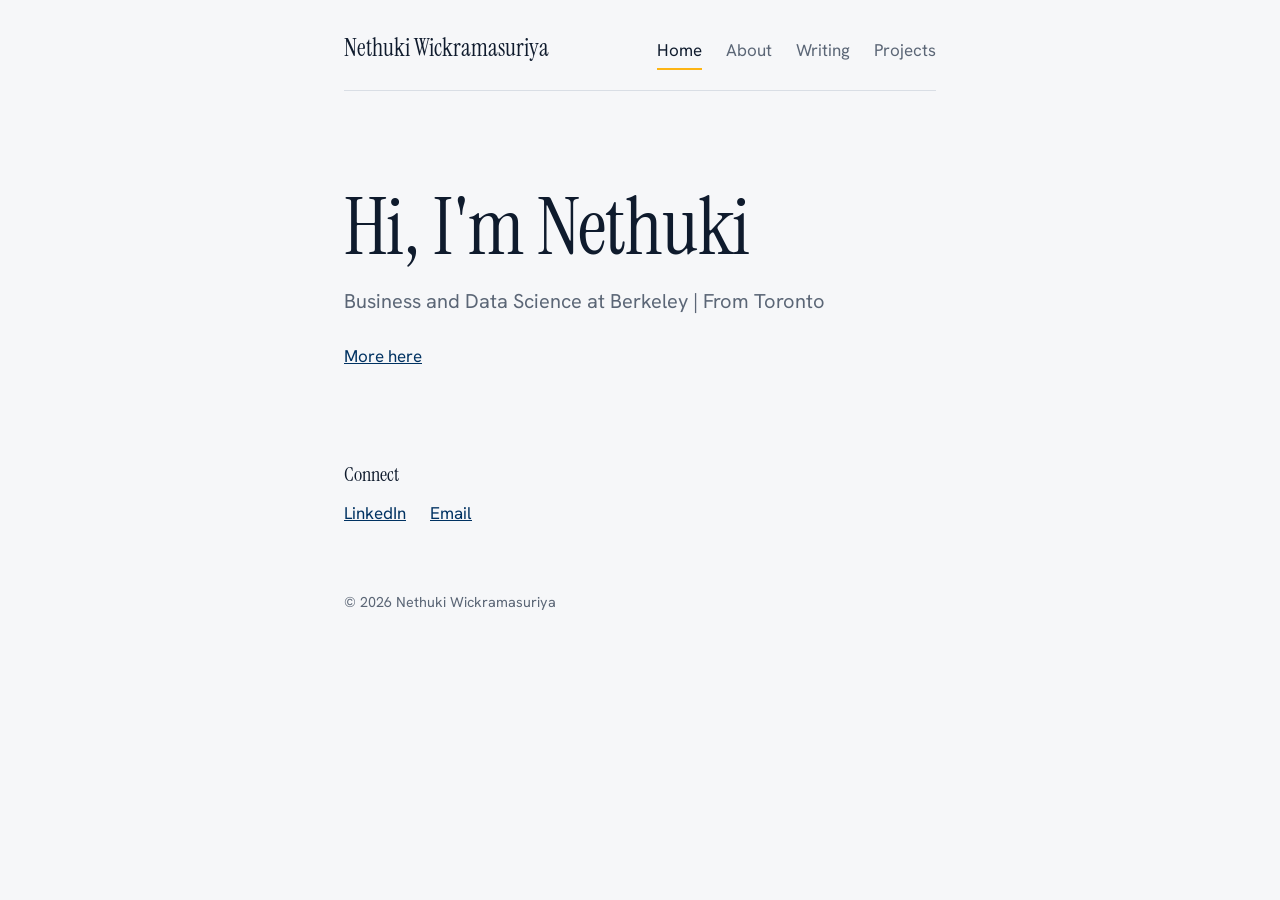
==== index.html @ 746b6ae7 "Add files via upload" ====
<!DOCTYPE html>
<html lang="en">
<head>
<meta charset="utf-8">
<meta name="viewport" content="width=device-width, initial-scale=1">
<title>Nethuki Wickramasuriya | UC Berkeley</title>
<meta name="description" content="Personal website of Nethuki Wickramasuriya, an international student at UC Berkeley studying Business Administration and Data Science.">
<link rel="canonical" href="https://YOUR-USERNAME.github.io/">
<meta property="og:title" content="Nethuki Wickramasuriya | UC Berkeley">
<meta property="og:description" content="Personal website of Nethuki Wickramasuriya, an international student at UC Berkeley studying Business Administration and Data Science.">
<meta property="og:type" content="website">
<meta name="theme-color" content="#003262">
<link rel="preconnect" href="https://fonts.googleapis.com">
<link rel="preconnect" href="https://fonts.gstatic.com" crossorigin>
<link href="https://fonts.googleapis.com/css2?family=Hanken+Grotesk:wght@400;600&family=Instrument+Serif&display=swap" rel="stylesheet">
<link rel="stylesheet" href="styles.css">
<script type="application/ld+json">
{
  "@context": "https://schema.org",
  "@type": "Person",
  "name": "Nethuki Wickramasuriya",
  "url": "https://YOUR-USERNAME.github.io/",
  "alumniOf": {"@type": "CollegeOrUniversity", "name": "University of California, Berkeley"},
  "email": "mailto:nethuki@berkeley.edu",
  "sameAs": ["https://www.linkedin.com/in/YOUR-LINKEDIN"]
}
</script>
</head>
<body>
<div class="wrap">
<header>
<a class="brand" href="index.html">Nethuki Wickramasuriya</a>
<nav aria-label="Main">
<a href="index.html" aria-current="page">Home</a>
<a href="about.html">About</a>
<a href="writing.html">Writing</a>
<a href="projects.html">Projects</a>
</nav>
</header>
<main>
<h1>Hi, I'm Nethuki</h1>
<p class="tagline">Business and Data Science at Berkeley | From Toronto</p>
<a class="more" href="about.html">More here</a>
<section class="connect">
<h2>Connect</h2>
<ul>
<li><a href="https://www.linkedin.com/in/YOUR-LINKEDIN">LinkedIn</a></li>
<li><a href="mailto:nethuki@berkeley.edu">Email</a></li>
</ul>
</section>
</main>
<footer>&copy; 2026 Nethuki Wickramasuriya</footer>
</div>
</body>
</html>
---- styles.css ----
:root{
  --paper:#F6F7F9; --ink:#0F1B2D; --muted:#5B6676; --rule:#D9DEE5;
  --blue:#003262; --gold:#FDB515;
  --serif:"Instrument Serif",Georgia,"Times New Roman",serif;
  --sans:"Hanken Grotesk",system-ui,-apple-system,"Segoe UI",Roboto,sans-serif;
}
@media (prefers-color-scheme:dark){
  :root{--paper:#0E1621; --ink:#EEF1F5; --muted:#9AA6B6; --rule:#243041; --blue:#9CC3F2;}
}
*{box-sizing:border-box}
html{-webkit-text-size-adjust:100%}
body{margin:0;background:var(--paper);color:var(--ink);font-family:var(--sans);font-size:1.0625rem;line-height:1.65}
.wrap{max-width:40rem;margin:0 auto;padding:1.75rem 1.5rem 4rem}
header{display:flex;flex-wrap:wrap;justify-content:space-between;align-items:baseline;gap:.75rem 2rem;padding-bottom:1.25rem;border-bottom:1px solid var(--rule)}
.brand{font-family:var(--serif);font-size:1.5rem;color:var(--ink);text-decoration:none}
nav{display:flex;gap:1.5rem}
nav a{color:var(--muted);text-decoration:none;padding:.25rem 0;border-bottom:2px solid transparent}
nav a:hover{color:var(--ink)}
nav a[aria-current="page"]{color:var(--ink);border-bottom-color:var(--gold)}
a:focus-visible{outline:3px solid var(--gold);outline-offset:3px;border-radius:2px}
h1{font-family:var(--serif);font-weight:400;font-size:clamp(3rem,10vw,5rem);line-height:1.02;letter-spacing:-.01em;margin:clamp(3rem,10vw,6rem) 0 1rem}
h1.page{font-size:clamp(2.25rem,7vw,3.25rem);margin:3rem 0 1.5rem}
h2{font-family:var(--serif);font-weight:400;font-size:1.75rem;margin:2.5rem 0 .75rem}
.tagline{font-size:1.25rem;color:var(--muted);margin:0 0 1.5rem}
p{margin:0 0 1.1rem}
a{color:var(--blue)}
.more{display:inline-block;margin-bottom:3rem}
.connect ul{list-style:none;padding:0;margin:.5rem 0 0;display:flex;flex-wrap:wrap;gap:.5rem 1.5rem}
.connect h2{font-size:1.25rem;margin:2.5rem 0 .25rem}
.entry{padding:1.1rem 0;border-top:1px solid var(--rule)}
.entry:last-of-type{border-bottom:1px solid var(--rule)}
.entry h3{margin:0 0 .15rem;font-size:1.0625rem;font-weight:600}
.entry p{margin:0;color:var(--muted)}
.role{margin:0 0 1rem}
.role strong{display:block;font-weight:600}
.role span{color:var(--muted)}
footer{margin-top:4rem;color:var(--muted);font-size:.9rem}
@media (prefers-reduced-motion:no-preference){
  h1:not(.page){animation:rise .7s ease-out both}
  @keyframes rise{from{opacity:0;transform:translateY(10px)}to{opacity:1;transform:none}}
}
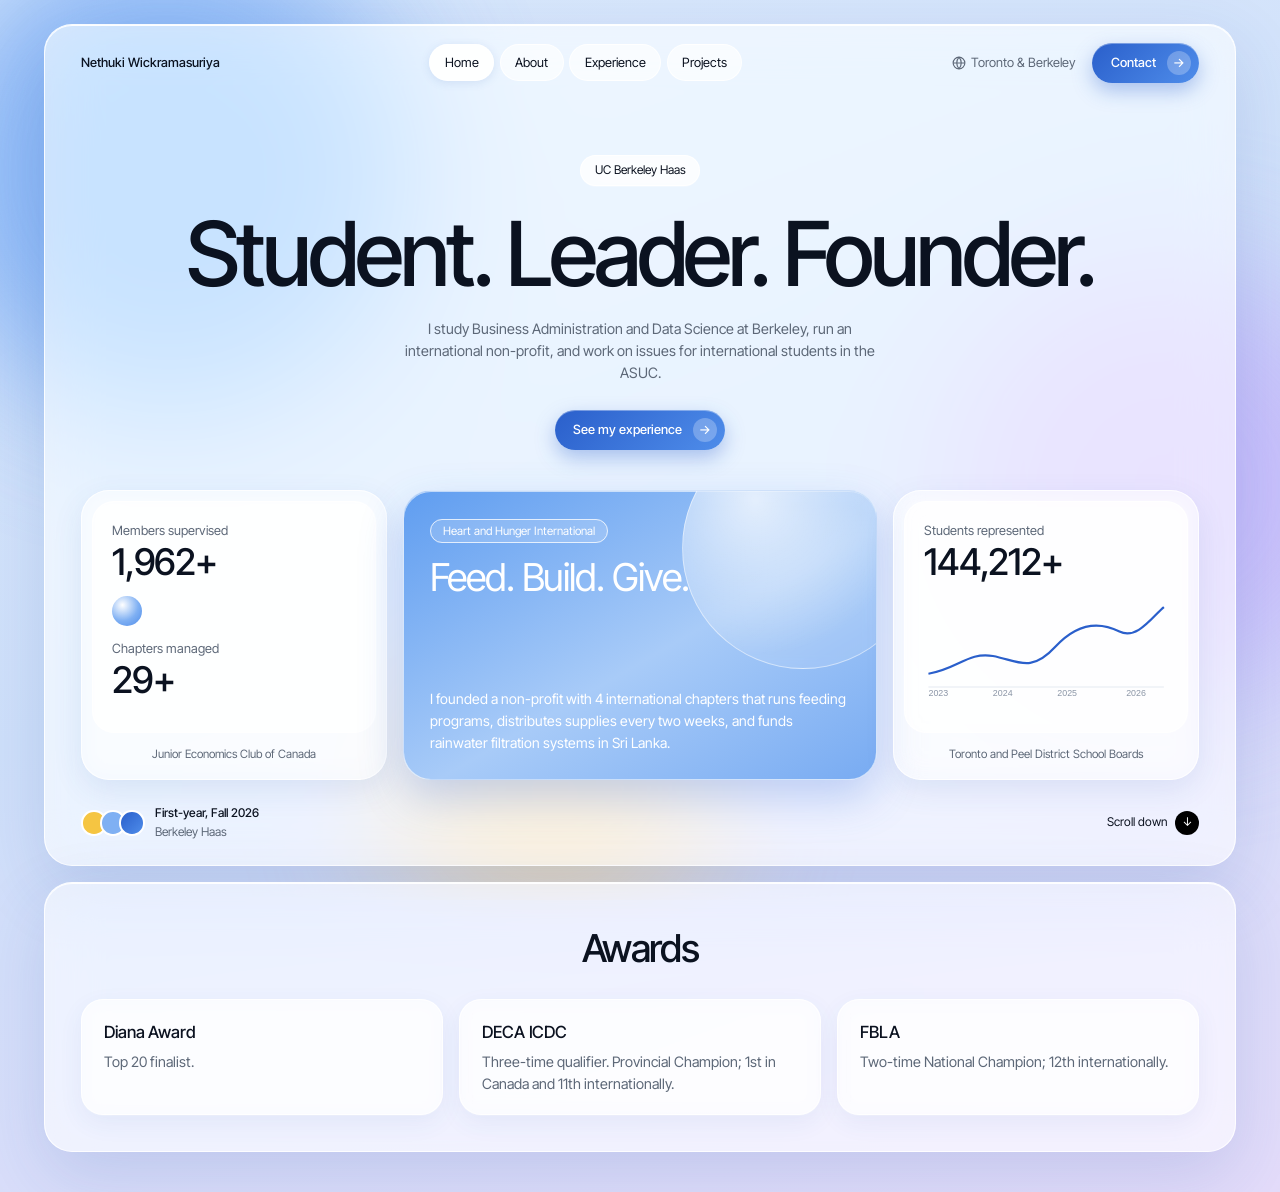
==== commit 14d5b3c0: "Add files via upload" ====
--- a/index.html
+++ b/index.html
@@ -3,53 +3,85 @@
 <head>
 <meta charset="utf-8">
 <meta name="viewport" content="width=device-width, initial-scale=1">
-<title>Nethuki Wickramasuriya | UC Berkeley</title>
-<meta name="description" content="Personal website of Nethuki Wickramasuriya, an international student at UC Berkeley studying Business Administration and Data Science.">
-<link rel="canonical" href="https://YOUR-USERNAME.github.io/">
-<meta property="og:title" content="Nethuki Wickramasuriya | UC Berkeley">
-<meta property="og:description" content="Personal website of Nethuki Wickramasuriya, an international student at UC Berkeley studying Business Administration and Data Science.">
+<title>Nethuki Wickramasuriya | UC Berkeley Haas</title>
+<meta name="description" content="Nethuki Wickramasuriya is a student at UC Berkeley Haas from Toronto, founder of Heart and Hunger International, and an international affairs director in the ASUC.">
+<link rel="canonical" href="https://nethukiw.github.io/">
+<meta property="og:title" content="Nethuki Wickramasuriya | UC Berkeley Haas">
+<meta property="og:description" content="Nethuki Wickramasuriya is a student at UC Berkeley Haas from Toronto, founder of Heart and Hunger International, and an international affairs director in the ASUC.">
 <meta property="og:type" content="website">
-<meta name="theme-color" content="#003262">
 <link rel="preconnect" href="https://fonts.googleapis.com">
 <link rel="preconnect" href="https://fonts.gstatic.com" crossorigin>
-<link href="https://fonts.googleapis.com/css2?family=Hanken+Grotesk:wght@400;600&family=Instrument+Serif&display=swap" rel="stylesheet">
+<link href="https://fonts.googleapis.com/css2?family=Inter+Tight:wght@400;500&display=swap" rel="stylesheet">
 <link rel="stylesheet" href="styles.css">
 <script type="application/ld+json">
-{
-  "@context": "https://schema.org",
-  "@type": "Person",
-  "name": "Nethuki Wickramasuriya",
-  "url": "https://YOUR-USERNAME.github.io/",
-  "alumniOf": {"@type": "CollegeOrUniversity", "name": "University of California, Berkeley"},
-  "email": "mailto:nethuki@berkeley.edu",
-  "sameAs": ["https://www.linkedin.com/in/YOUR-LINKEDIN"]
-}
+{"@context":"https://schema.org","@type":"Person","name":"Nethuki Wickramasuriya","url":"https://nethukiw.github.io/","email":"mailto:nethuki@berkeley.edu","jobTitle":"Founder and CEO, Heart and Hunger International","alumniOf":{"@type":"CollegeOrUniversity","name":"University of California, Berkeley"}}
 </script>
+<script>document.documentElement.classList.add("js")</script>
 </head>
 <body>
-<div class="wrap">
-<header>
+<div class="blobs" aria-hidden="true"><i></i><i></i><i></i></div>
+<div class="frame">
+<div class="panel">
+<div class="bar">
 <a class="brand" href="index.html">Nethuki Wickramasuriya</a>
-<nav aria-label="Main">
+<nav class="nav" aria-label="Main">
 <a href="index.html" aria-current="page">Home</a>
 <a href="about.html">About</a>
-<a href="writing.html">Writing</a>
+<a href="experience.html">Experience</a>
 <a href="projects.html">Projects</a>
 </nav>
-</header>
+<div class="right">
+<span class="loc"><svg width="14" height="14" viewBox="0 0 24 24" fill="none" stroke="currentColor" stroke-width="2" aria-hidden="true"><circle cx="12" cy="12" r="10"/><path d="M2 12h20M12 2a15 15 0 0 1 0 20M12 2a15 15 0 0 0 0 20"/></svg>Toronto &amp; Berkeley</span>
+<a class="btn" href="mailto:nethuki@berkeley.edu">Contact <i>&rarr;</i></a>
+</div>
+</div>
 <main>
-<h1>Hi, I'm Nethuki</h1>
-<p class="tagline">Business and Data Science at Berkeley | From Toronto</p>
-<a class="more" href="about.html">More here</a>
-<section class="connect">
-<h2>Connect</h2>
-<ul>
-<li><a href="https://www.linkedin.com/in/YOUR-LINKEDIN">LinkedIn</a></li>
-<li><a href="mailto:nethuki@berkeley.edu">Email</a></li>
-</ul>
+<section class="hero">
+<span class="tag">UC Berkeley Haas</span>
+<h1>Student. Leader. Founder.</h1>
+<p class="sub">I study Business Administration and Data Science at Berkeley, run an international non-profit, and work on issues for international students in the ASUC.</p>
+<a class="btn" href="experience.html">See my experience <i>&rarr;</i></a>
 </section>
+<section class="cards" aria-label="Highlights">
+<div class="shell">
+<div class="in">
+<div class="k">Members supervised</div>
+<div class="big" data-count="2000" data-suffix="+">2,000+</div>
+<div class="orb" aria-hidden="true"></div>
+<div class="k">Chapters managed</div>
+<div class="big" data-count="30" data-suffix="+">30+</div>
+</div>
+<small>Junior Economics Club of Canada</small>
+</div>
+<article class="feature">
+<div>
+<span class="pill">Heart and Hunger International</span>
+<h2>Feed. Build. Give.</h2>
+</div>
+<p>I founded a non-profit with 4 international chapters that runs feeding programs, distributes supplies every two weeks, and funds rainwater filtration systems in Sri Lanka.</p>
+</article>
+<div class="shell">
+<div class="in">
+<div class="k">Students represented</div>
+<div class="big" data-count="147000" data-suffix="+">147,000+</div>
+<svg viewBox="0 0 220 90" width="100%" aria-hidden="true" style="margin-top:.8rem"><path class="draw" pathLength="1" d="M4 70 C30 66 40 50 62 54 S96 70 118 46 S160 24 176 32 S206 18 216 10" fill="none" stroke="#2a5fcb" stroke-width="2"/><path d="M4 82h212" stroke="#e4e9f1"/><g fill="#8a95a6" font-size="8" font-family="sans-serif"><text x="4" y="90">2023</text><text x="62" y="90">2024</text><text x="120" y="90">2025</text><text x="182" y="90">2026</text></g></svg>
+</div>
+<small>Toronto and Peel District School Boards</small>
+</div>
+</section>
+<div class="foot">
+<div class="dots"><span aria-hidden="true"><i></i><i></i><i></i></span><div><b>First-year, Fall 2026</b><br>Berkeley Haas</div></div>
+<a class="down" href="#highlights">Scroll down <i>&darr;</i></a>
+</div>
 </main>
-<footer>&copy; 2026 Nethuki Wickramasuriya</footer>
 </div>
-</body>
-</html>
+<section class="panel sec" id="highlights">
+<h2 class="t">Awards</h2>
+<div class="grid3">
+<div class="item reveal"><h3>Diana Award</h3><p>Top 20 finalist.</p></div>
+<div class="item reveal"><h3>DECA ICDC</h3><p>Three-time qualifier. Provincial Champion; 1st in Canada and 11th internationally.</p></div>
+<div class="item reveal"><h3>FBLA</h3><p>Two-time National Champion; 12th internationally.</p></div>
+</div>
+</section>
+</div><script src="script.js" defer></script>
+</body></html>
--- a/styles.css
+++ b/styles.css
@@ -1,41 +1,115 @@
-:root{
-  --paper:#F6F7F9; --ink:#0F1B2D; --muted:#5B6676; --rule:#D9DEE5;
-  --blue:#003262; --gold:#FDB515;
-  --serif:"Instrument Serif",Georgia,"Times New Roman",serif;
-  --sans:"Hanken Grotesk",system-ui,-apple-system,"Segoe UI",Roboto,sans-serif;
+:root{--ink:#0b1220;--muted:#5d6878;--sky:#d3e4fb;--mist:#f3f6fb;--line:#e4e9f1;--grad:linear-gradient(135deg,#2a5fcb,#4f8dea);--card:linear-gradient(150deg,#5f9df0 0%,#a8cbf8 55%,#78abf2 100%);--f:"Inter Tight",system-ui,-apple-system,"Segoe UI",Roboto,sans-serif}
+*{box-sizing:border-box}
+body{margin:0;background:var(--sky);color:var(--ink);font-family:var(--f);font-size:16px;line-height:1.55}
+a{color:inherit}
+a:focus-visible{outline:3px solid #2a5fcb;outline-offset:3px}
+.frame{max-width:1240px;margin:0 auto;padding:clamp(.5rem,2vw,1.5rem)}
+.panel{background:#fff;border-radius:28px;padding:1.1rem clamp(1rem,3vw,2.25rem) 1.5rem;margin-bottom:1rem}
+.bar{display:flex;align-items:center;justify-content:space-between;gap:.75rem 1rem;flex-wrap:wrap;font-size:.8rem}
+.brand{font-weight:500;text-decoration:none}
+.nav{display:flex;gap:.35rem;flex-wrap:wrap}
+.nav a{padding:.45rem .9rem;border-radius:999px;background:var(--mist);text-decoration:none}
+.nav a[aria-current=page]{background:#dfe9f8}
+.right{display:flex;align-items:center;gap:1rem}
+.loc{display:flex;align-items:center;gap:.35rem;color:var(--muted)}
+.btn{display:inline-flex;align-items:center;gap:.7rem;background:var(--grad);color:#fff;text-decoration:none;border-radius:999px;padding:.5rem .5rem .5rem 1.15rem;font-weight:500;font-size:.8rem}
+.btn i{display:grid;place-items:center;width:1.5rem;height:1.5rem;border-radius:50%;background:rgba(255,255,255,.25);font-style:normal}
+.hero{text-align:center;padding:clamp(2.5rem,7vw,4.5rem) 0 2.5rem}
+.tag{display:inline-block;background:var(--mist);border-radius:999px;padding:.35rem .85rem;font-size:.75rem;margin-bottom:1.4rem}
+h1{font-weight:500;font-size:clamp(2.5rem,8.2vw,5.6rem);letter-spacing:-.045em;line-height:1;margin:0 0 1.2rem}
+h1.sm{font-size:clamp(2.2rem,6vw,3.6rem)}
+.sub{max-width:31rem;margin:0 auto 1.6rem;color:var(--muted);font-size:.9rem}
+.cards{display:grid;grid-template-columns:1fr 1.55fr 1fr;gap:1rem}
+.shell{background:var(--mist);border-radius:28px;padding:.6rem;display:flex;flex-direction:column;gap:.5rem}
+.in{background:#fff;border-radius:22px;padding:1.2rem;flex:1}
+.shell small{display:block;text-align:center;color:var(--muted);font-size:.72rem;padding:.35rem}
+.k{font-size:.8rem;color:var(--muted)}
+.big{font-size:clamp(1.8rem,3.2vw,2.3rem);letter-spacing:-.03em;font-weight:500;line-height:1.15}
+.orb{width:1.9rem;height:1.9rem;border-radius:50%;background:radial-gradient(circle at 35% 30%,#fff,#7fb0f3 55%,#4d8be9);margin:.8rem 0}
+.feature{border-radius:28px;background:var(--card);color:#fff;padding:1.6rem;display:flex;flex-direction:column;justify-content:space-between;gap:2.5rem;min-height:290px}
+.feature h2{font-weight:400;font-size:clamp(1.7rem,3.2vw,2.4rem);letter-spacing:-.03em;margin:.9rem 0 0;line-height:1.1}
+.feature p{font-size:.88rem;margin:0;max-width:32rem}
+.pill{align-self:flex-start;border:1px solid rgba(255,255,255,.75);border-radius:999px;padding:.25rem .75rem;font-size:.72rem}
+.foot{display:flex;justify-content:space-between;align-items:center;gap:1rem;margin-top:1.5rem;font-size:.75rem;color:var(--muted)}
+.foot b{font-weight:500;color:var(--ink)}
+.dots{display:flex;align-items:center;gap:.6rem}
+.dots span{display:flex}
+.dots span i{width:1.6rem;height:1.6rem;border-radius:50%;border:2px solid #fff;margin-left:-.4rem;background:var(--grad)}
+.dots span i:first-child{margin-left:0;background:#f5c542}
+.dots span i:nth-child(2){background:#7fb0f3}
+.down{display:flex;align-items:center;gap:.5rem;text-decoration:none;color:var(--ink)}
+.down i{display:grid;place-items:center;width:1.5rem;height:1.5rem;border-radius:50%;background:#000;color:#fff;font-style:normal}
+.sec{padding-top:2.25rem;padding-bottom:2.25rem}
+.sec h2.t{font-weight:500;font-size:clamp(1.6rem,4vw,2.4rem);letter-spacing:-.035em;margin:0 0 1.25rem;text-align:center}
+.grid3{display:grid;grid-template-columns:repeat(3,1fr);gap:1rem}
+.grid2{display:grid;grid-template-columns:repeat(2,1fr);gap:1rem}
+.item{background:var(--mist);border-radius:22px;padding:1.2rem 1.4rem}
+.item h3{margin:0 0 .15rem;font-size:1.05rem;font-weight:500;letter-spacing:-.01em}
+.item p{margin:.35rem 0 0;color:var(--muted);font-size:.9rem}
+.item ul{margin:.6rem 0 0;padding-left:1.1rem;color:var(--muted);font-size:.9rem}
+.item li{margin-bottom:.3rem}
+.col{max-width:46rem;margin:0 auto}
+.col .item{margin-bottom:.75rem}
+.col h2{font-weight:500;font-size:1.4rem;letter-spacing:-.02em;margin:2rem 0 .8rem}
+.col p{color:var(--muted)}
+@media (max-width:860px){.cards,.grid3,.grid2{grid-template-columns:1fr}.bar{justify-content:center}.loc{display:none}}
+
+/* ---- glass ---- */
+body{background:linear-gradient(160deg,#dbe9fc 0%,#cfe0fa 45%,#e4dcfa 100%);min-height:100vh}
+.blobs{position:fixed;inset:0;overflow:hidden;z-index:0;pointer-events:none}
+.blobs i{position:absolute;border-radius:50%;filter:blur(70px);opacity:.75}
+.blobs i:nth-child(1){width:38vw;height:38vw;min-width:260px;min-height:260px;background:#6fa6f4;top:-8%;left:-6%}
+.blobs i:nth-child(2){width:34vw;height:34vw;min-width:240px;min-height:240px;background:#c3b2fb;top:30%;right:-8%}
+.blobs i:nth-child(3){width:26vw;height:26vw;min-width:200px;min-height:200px;background:#ffd98a;bottom:-6%;left:30%;opacity:.55}
+.frame{position:relative;z-index:1}
+.panel{background:rgba(255,255,255,.6);border:1px solid rgba(255,255,255,.85);box-shadow:0 24px 70px rgba(40,80,170,.16),inset 0 1px 0 rgba(255,255,255,.95)}
+.nav a{background:rgba(255,255,255,.65);border:1px solid rgba(255,255,255,.9);transition:background .25s,transform .25s}
+.nav a:hover{background:#fff;transform:translateY(-1px)}
+.nav a[aria-current=page]{background:rgba(255,255,255,.95);box-shadow:0 2px 10px rgba(40,80,170,.12)}
+.tag{background:rgba(255,255,255,.7);border:1px solid rgba(255,255,255,.9)}
+.shell{background:rgba(255,255,255,.35);border:1px solid rgba(255,255,255,.8);box-shadow:0 10px 30px rgba(40,80,170,.1)}
+.in{background:rgba(255,255,255,.7);border:1px solid rgba(255,255,255,.9)}
+.item{background:rgba(255,255,255,.55);border:1px solid rgba(255,255,255,.85);box-shadow:0 8px 24px rgba(40,80,170,.07)}
+.feature{position:relative;overflow:hidden;border:1px solid rgba(255,255,255,.6);box-shadow:0 18px 44px rgba(60,110,220,.28),inset 0 1px 0 rgba(255,255,255,.6)}
+.feature::before{content:"";position:absolute;width:15rem;height:15rem;border-radius:50%;right:-3rem;top:-4rem;background:radial-gradient(circle at 30% 30%,rgba(255,255,255,.75),rgba(255,255,255,.12) 65%);border:1px solid rgba(255,255,255,.5)}
+.feature>*{position:relative}
+.pill{background:rgba(255,255,255,.18)}
+@supports (backdrop-filter:blur(1px)) or (-webkit-backdrop-filter:blur(1px)){
+.panel{-webkit-backdrop-filter:blur(26px) saturate(1.5);backdrop-filter:blur(26px) saturate(1.5)}
+.shell,.item,.nav a,.tag{-webkit-backdrop-filter:blur(14px);backdrop-filter:blur(14px)}
+.in{-webkit-backdrop-filter:blur(10px);backdrop-filter:blur(10px)}
+.feature::before{-webkit-backdrop-filter:blur(6px);backdrop-filter:blur(6px)}
 }
-@media (prefers-color-scheme:dark){
-  :root{--paper:#0E1621; --ink:#EEF1F5; --muted:#9AA6B6; --rule:#243041; --blue:#9CC3F2;}
+.btn{position:relative;overflow:hidden;box-shadow:0 8px 20px rgba(42,95,203,.35),inset 0 1px 0 rgba(255,255,255,.35)}
+.btn i{transition:transform .3s}
+.btn:hover i{transform:translateX(3px)}
+
+/* ---- motion ---- */
+@media (prefers-reduced-motion:no-preference){
+@keyframes rise{from{opacity:0;transform:translateY(18px)}to{opacity:1;transform:none}}
+@keyframes drift1{to{transform:translate(8vw,6vh) scale(1.15)}}
+@keyframes drift2{to{transform:translate(-9vw,8vh) scale(.9)}}
+@keyframes drift3{to{transform:translate(7vw,-8vh) scale(1.2)}}
+@keyframes bob{0%,100%{transform:translateY(0)}50%{transform:translateY(-8px)}}
+@keyframes draw{to{stroke-dashoffset:0}}
+@keyframes sheen{from{transform:translateX(-120%) skewX(-20deg)}to{transform:translateX(260%) skewX(-20deg)}}
+.blobs i:nth-child(1){animation:drift1 18s ease-in-out infinite alternate}
+.blobs i:nth-child(2){animation:drift2 22s ease-in-out infinite alternate}
+.blobs i:nth-child(3){animation:drift3 20s ease-in-out infinite alternate}
+.bar{animation:rise .6s ease-out both}
+.hero>*{animation:rise .8s cubic-bezier(.2,.7,.2,1) both}
+.hero>:nth-child(1){animation-delay:.1s}.hero>:nth-child(2){animation-delay:.2s}.hero>:nth-child(3){animation-delay:.32s}.hero>:nth-child(4){animation-delay:.44s}
+.cards>*{animation:rise .8s cubic-bezier(.2,.7,.2,1) both}
+.cards>:nth-child(1){animation-delay:.55s}.cards>:nth-child(2){animation-delay:.7s}.cards>:nth-child(3){animation-delay:.85s}
+.foot{animation:rise .8s ease-out 1s both}
+.orb{animation:bob 4s ease-in-out infinite}
+.feature::before{animation:bob 7s ease-in-out infinite}
+.draw{stroke-dasharray:1;stroke-dashoffset:1;animation:draw 2s ease-out 1.1s forwards}
+.btn::after{content:"";position:absolute;top:0;bottom:0;left:0;width:40%;background:linear-gradient(90deg,transparent,rgba(255,255,255,.45),transparent);transform:translateX(-120%) skewX(-20deg)}
+.btn:hover::after{animation:sheen .8s ease-out}
+.shell,.item,.feature{transition:transform .35s cubic-bezier(.2,.7,.2,1),box-shadow .35s}
+.shell:hover,.item:hover,.feature:hover{transform:translateY(-5px);box-shadow:0 20px 44px rgba(40,80,170,.2)}
+.js .reveal{opacity:0;transform:translateY(22px);transition:opacity .7s ease-out,transform .7s cubic-bezier(.2,.7,.2,1)}
+.js .reveal.in{opacity:1;transform:none}
+.js .reveal.in:hover{transform:translateY(-5px)}
 }
-*{box-sizing:border-box}
-html{-webkit-text-size-adjust:100%}
-body{margin:0;background:var(--paper);color:var(--ink);font-family:var(--sans);font-size:1.0625rem;line-height:1.65}
-.wrap{max-width:40rem;margin:0 auto;padding:1.75rem 1.5rem 4rem}
-header{display:flex;flex-wrap:wrap;justify-content:space-between;align-items:baseline;gap:.75rem 2rem;padding-bottom:1.25rem;border-bottom:1px solid var(--rule)}
-.brand{font-family:var(--serif);font-size:1.5rem;color:var(--ink);text-decoration:none}
-nav{display:flex;gap:1.5rem}
-nav a{color:var(--muted);text-decoration:none;padding:.25rem 0;border-bottom:2px solid transparent}
-nav a:hover{color:var(--ink)}
-nav a[aria-current="page"]{color:var(--ink);border-bottom-color:var(--gold)}
-a:focus-visible{outline:3px solid var(--gold);outline-offset:3px;border-radius:2px}
-h1{font-family:var(--serif);font-weight:400;font-size:clamp(3rem,10vw,5rem);line-height:1.02;letter-spacing:-.01em;margin:clamp(3rem,10vw,6rem) 0 1rem}
-h1.page{font-size:clamp(2.25rem,7vw,3.25rem);margin:3rem 0 1.5rem}
-h2{font-family:var(--serif);font-weight:400;font-size:1.75rem;margin:2.5rem 0 .75rem}
-.tagline{font-size:1.25rem;color:var(--muted);margin:0 0 1.5rem}
-p{margin:0 0 1.1rem}
-a{color:var(--blue)}
-.more{display:inline-block;margin-bottom:3rem}
-.connect ul{list-style:none;padding:0;margin:.5rem 0 0;display:flex;flex-wrap:wrap;gap:.5rem 1.5rem}
-.connect h2{font-size:1.25rem;margin:2.5rem 0 .25rem}
-.entry{padding:1.1rem 0;border-top:1px solid var(--rule)}
-.entry:last-of-type{border-bottom:1px solid var(--rule)}
-.entry h3{margin:0 0 .15rem;font-size:1.0625rem;font-weight:600}
-.entry p{margin:0;color:var(--muted)}
-.role{margin:0 0 1rem}
-.role strong{display:block;font-weight:600}
-.role span{color:var(--muted)}
-footer{margin-top:4rem;color:var(--muted);font-size:.9rem}
-@media (prefers-reduced-motion:no-preference){
-  h1:not(.page){animation:rise .7s ease-out both}
-  @keyframes rise{from{opacity:0;transform:translateY(10px)}to{opacity:1;transform:none}}
-}
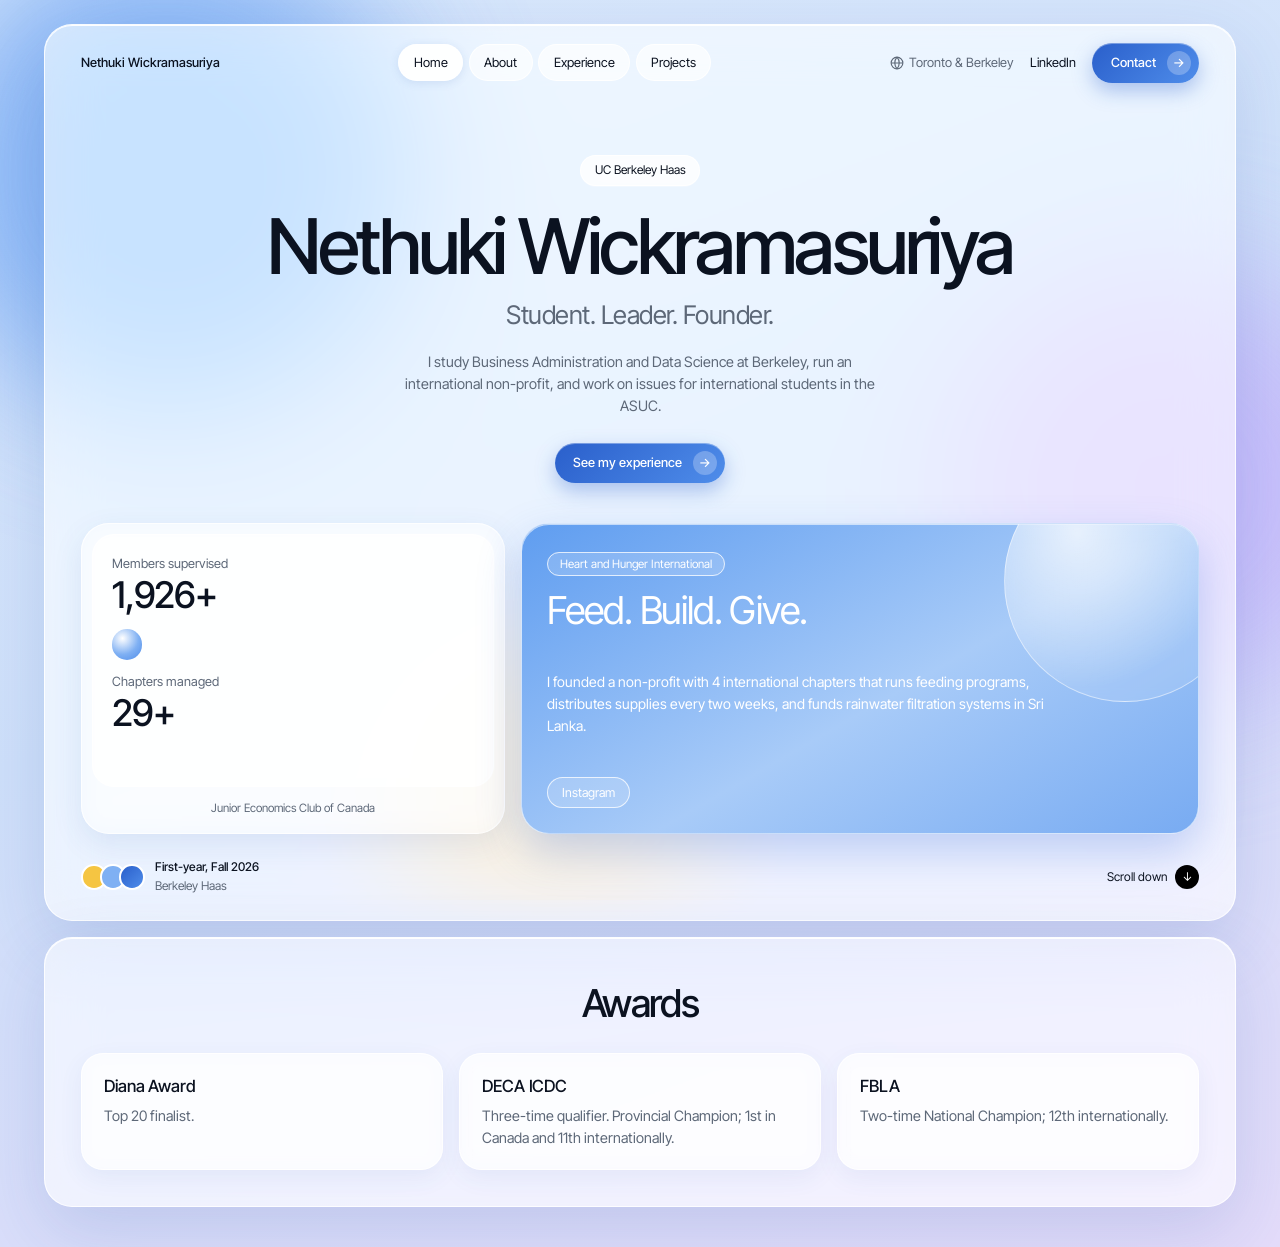
==== commit 602a7e24: "Add files via upload" ====
--- a/index.html
+++ b/index.html
@@ -14,7 +14,7 @@
 <link href="https://fonts.googleapis.com/css2?family=Inter+Tight:wght@400;500&display=swap" rel="stylesheet">
 <link rel="stylesheet" href="styles.css">
 <script type="application/ld+json">
-{"@context":"https://schema.org","@type":"Person","name":"Nethuki Wickramasuriya","url":"https://nethukiw.github.io/","email":"mailto:nethuki@berkeley.edu","jobTitle":"Founder and CEO, Heart and Hunger International","alumniOf":{"@type":"CollegeOrUniversity","name":"University of California, Berkeley"}}
+{"@context":"https://schema.org","@type":"Person","name":"Nethuki Wickramasuriya","url":"https://nethukiw.github.io/","email":"mailto:nethuki@berkeley.edu","sameAs":["https://www.linkedin.com/in/nethuki-wickramasuriya-935b712aa/"],"jobTitle":"Founder and CEO, Heart and Hunger International","alumniOf":{"@type":"CollegeOrUniversity","name":"University of California, Berkeley"}}
 </script>
 <script>document.documentElement.classList.add("js")</script>
 </head>
@@ -32,13 +32,15 @@
 </nav>
 <div class="right">
 <span class="loc"><svg width="14" height="14" viewBox="0 0 24 24" fill="none" stroke="currentColor" stroke-width="2" aria-hidden="true"><circle cx="12" cy="12" r="10"/><path d="M2 12h20M12 2a15 15 0 0 1 0 20M12 2a15 15 0 0 0 0 20"/></svg>Toronto &amp; Berkeley</span>
+<a class="li" href="https://www.linkedin.com/in/nethuki-wickramasuriya-935b712aa/" target="_blank" rel="noopener">LinkedIn</a>
 <a class="btn" href="mailto:nethuki@berkeley.edu">Contact <i>&rarr;</i></a>
 </div>
 </div>
 <main>
 <section class="hero">
 <span class="tag">UC Berkeley Haas</span>
-<h1>Student. Leader. Founder.</h1>
+<h1 class="name">Nethuki Wickramasuriya</h1>
+<p class="roles">Student. Leader. Founder.</p>
 <p class="sub">I study Business Administration and Data Science at Berkeley, run an international non-profit, and work on issues for international students in the ASUC.</p>
 <a class="btn" href="experience.html">See my experience <i>&rarr;</i></a>
 </section>
@@ -59,15 +61,8 @@
 <h2>Feed. Build. Give.</h2>
 </div>
 <p>I founded a non-profit with 4 international chapters that runs feeding programs, distributes supplies every two weeks, and funds rainwater filtration systems in Sri Lanka.</p>
+<div class="links"><a href="https://www.instagram.com/heartandhunger/" target="_blank" rel="noopener">Instagram</a></div>
 </article>
-<div class="shell">
-<div class="in">
-<div class="k">Students represented</div>
-<div class="big" data-count="147000" data-suffix="+">147,000+</div>
-<svg viewBox="0 0 220 90" width="100%" aria-hidden="true" style="margin-top:.8rem"><path class="draw" pathLength="1" d="M4 70 C30 66 40 50 62 54 S96 70 118 46 S160 24 176 32 S206 18 216 10" fill="none" stroke="#2a5fcb" stroke-width="2"/><path d="M4 82h212" stroke="#e4e9f1"/><g fill="#8a95a6" font-size="8" font-family="sans-serif"><text x="4" y="90">2023</text><text x="62" y="90">2024</text><text x="120" y="90">2025</text><text x="182" y="90">2026</text></g></svg>
-</div>
-<small>Toronto and Peel District School Boards</small>
-</div>
 </section>
 <div class="foot">
 <div class="dots"><span aria-hidden="true"><i></i><i></i><i></i></span><div><b>First-year, Fall 2026</b><br>Berkeley Haas</div></div>
--- a/styles.css
+++ b/styles.css
@@ -113,3 +113,20 @@
 .js .reveal.in{opacity:1;transform:none}
 .js .reveal.in:hover{transform:translateY(-5px)}
 }
+
+/* ---- round 3 ---- */
+h1.name{font-size:clamp(2.2rem,7.2vw,4.8rem);margin-bottom:.6rem}
+.roles{font-size:clamp(1.15rem,2.6vw,1.6rem);letter-spacing:-.02em;color:var(--muted);margin:0 0 1rem}
+@media (min-width:861px){.cards{grid-template-columns:1fr 1.6fr}}
+.links{display:flex;flex-wrap:wrap;gap:.5rem}
+.links a{color:#fff;border:1px solid rgba(255,255,255,.75);background:rgba(255,255,255,.18);border-radius:999px;padding:.3rem .85rem;font-size:.78rem;text-decoration:none;transition:background .25s}
+.links a:hover{background:rgba(255,255,255,.35)}
+.item a{color:#2a5fcb;font-weight:500}
+.mark{background:rgba(111,166,244,.32);-webkit-box-decoration-break:clone;box-decoration-break:clone;padding:.06em .3em;border-radius:.3em}
+.feature.hl{background:linear-gradient(150deg,#a9cdf9,#d6e6fc 60%,#b9d4fa);color:var(--ink)}
+.feature.hl .pill{border-color:rgba(11,18,32,.3);background:rgba(255,255,255,.65);color:var(--ink)}
+.feature.hl .links a{color:var(--ink);border-color:rgba(11,18,32,.3);background:rgba(255,255,255,.65)}
+.feature.hl p{line-height:1.9}
+@media (prefers-reduced-motion:no-preference){.hero>:nth-child(5){animation-delay:.56s}}
+.right .li{text-decoration:none;color:var(--ink);transition:color .25s}
+.right .li:hover{color:#2a5fcb}
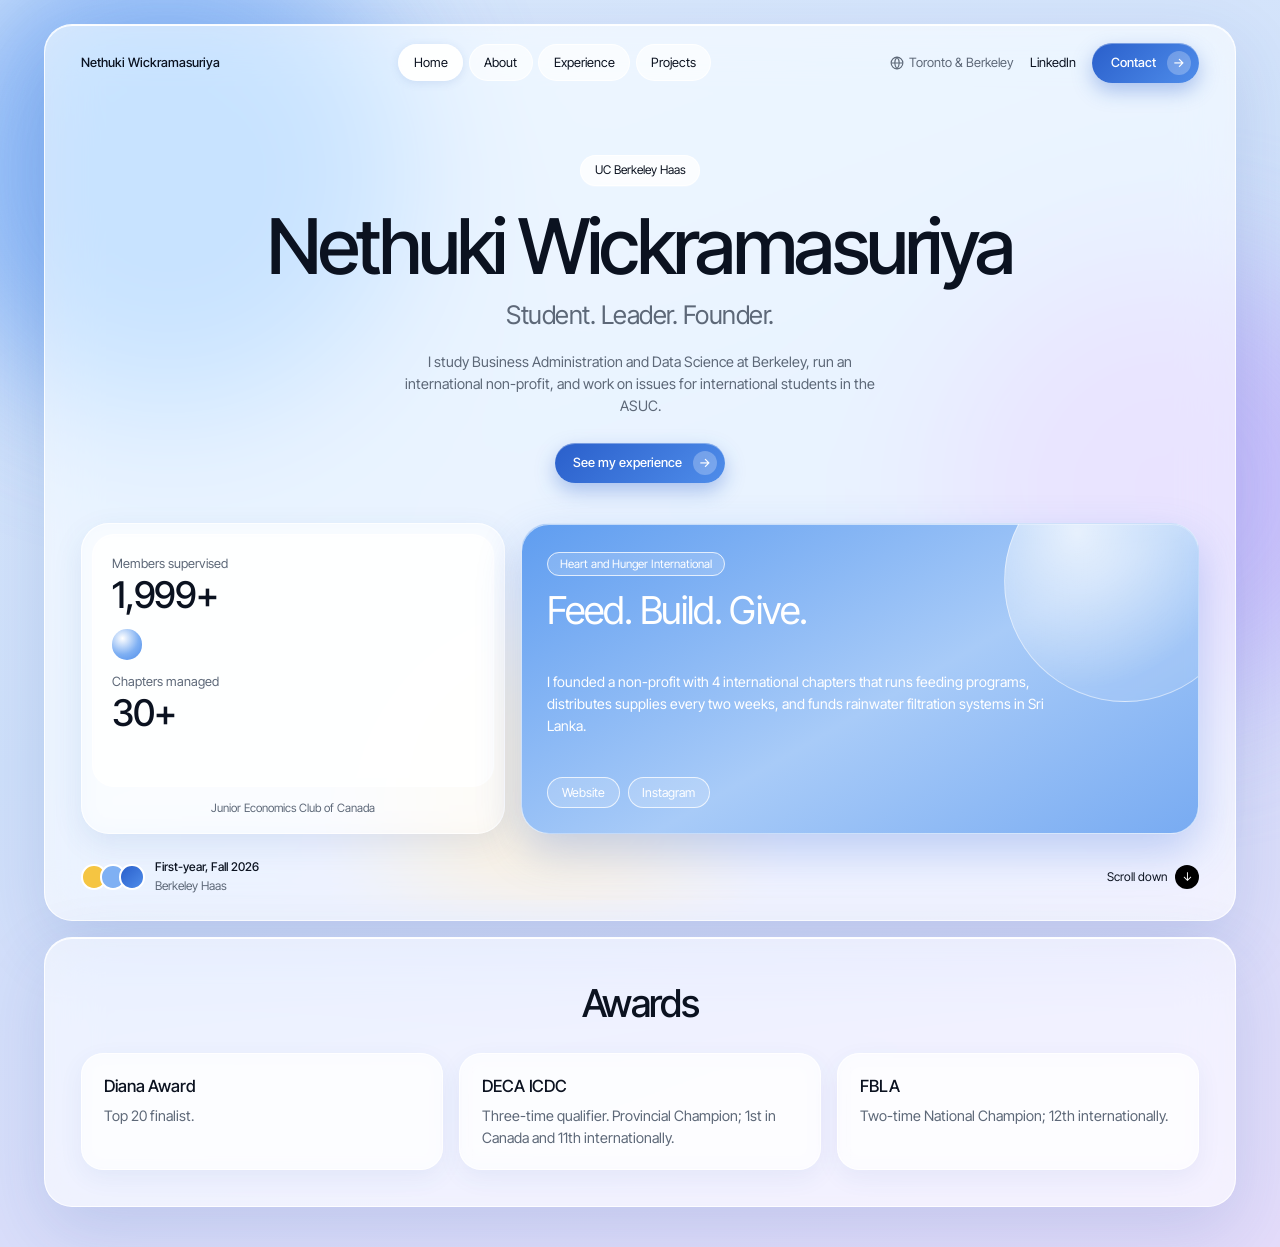
==== commit 7540e150: "Add files via upload" ====
--- a/index.html
+++ b/index.html
@@ -61,7 +61,7 @@
 <h2>Feed. Build. Give.</h2>
 </div>
 <p>I founded a non-profit with 4 international chapters that runs feeding programs, distributes supplies every two weeks, and funds rainwater filtration systems in Sri Lanka.</p>
-<div class="links"><a href="https://www.instagram.com/heartandhunger/" target="_blank" rel="noopener">Instagram</a></div>
+<div class="links"><a href="https://www.google.com/search?q=heart+and+hunger" target="_blank" rel="noopener">Website</a><a href="https://www.instagram.com/heartandhunger/" target="_blank" rel="noopener">Instagram</a></div>
 </article>
 </section>
 <div class="foot">
